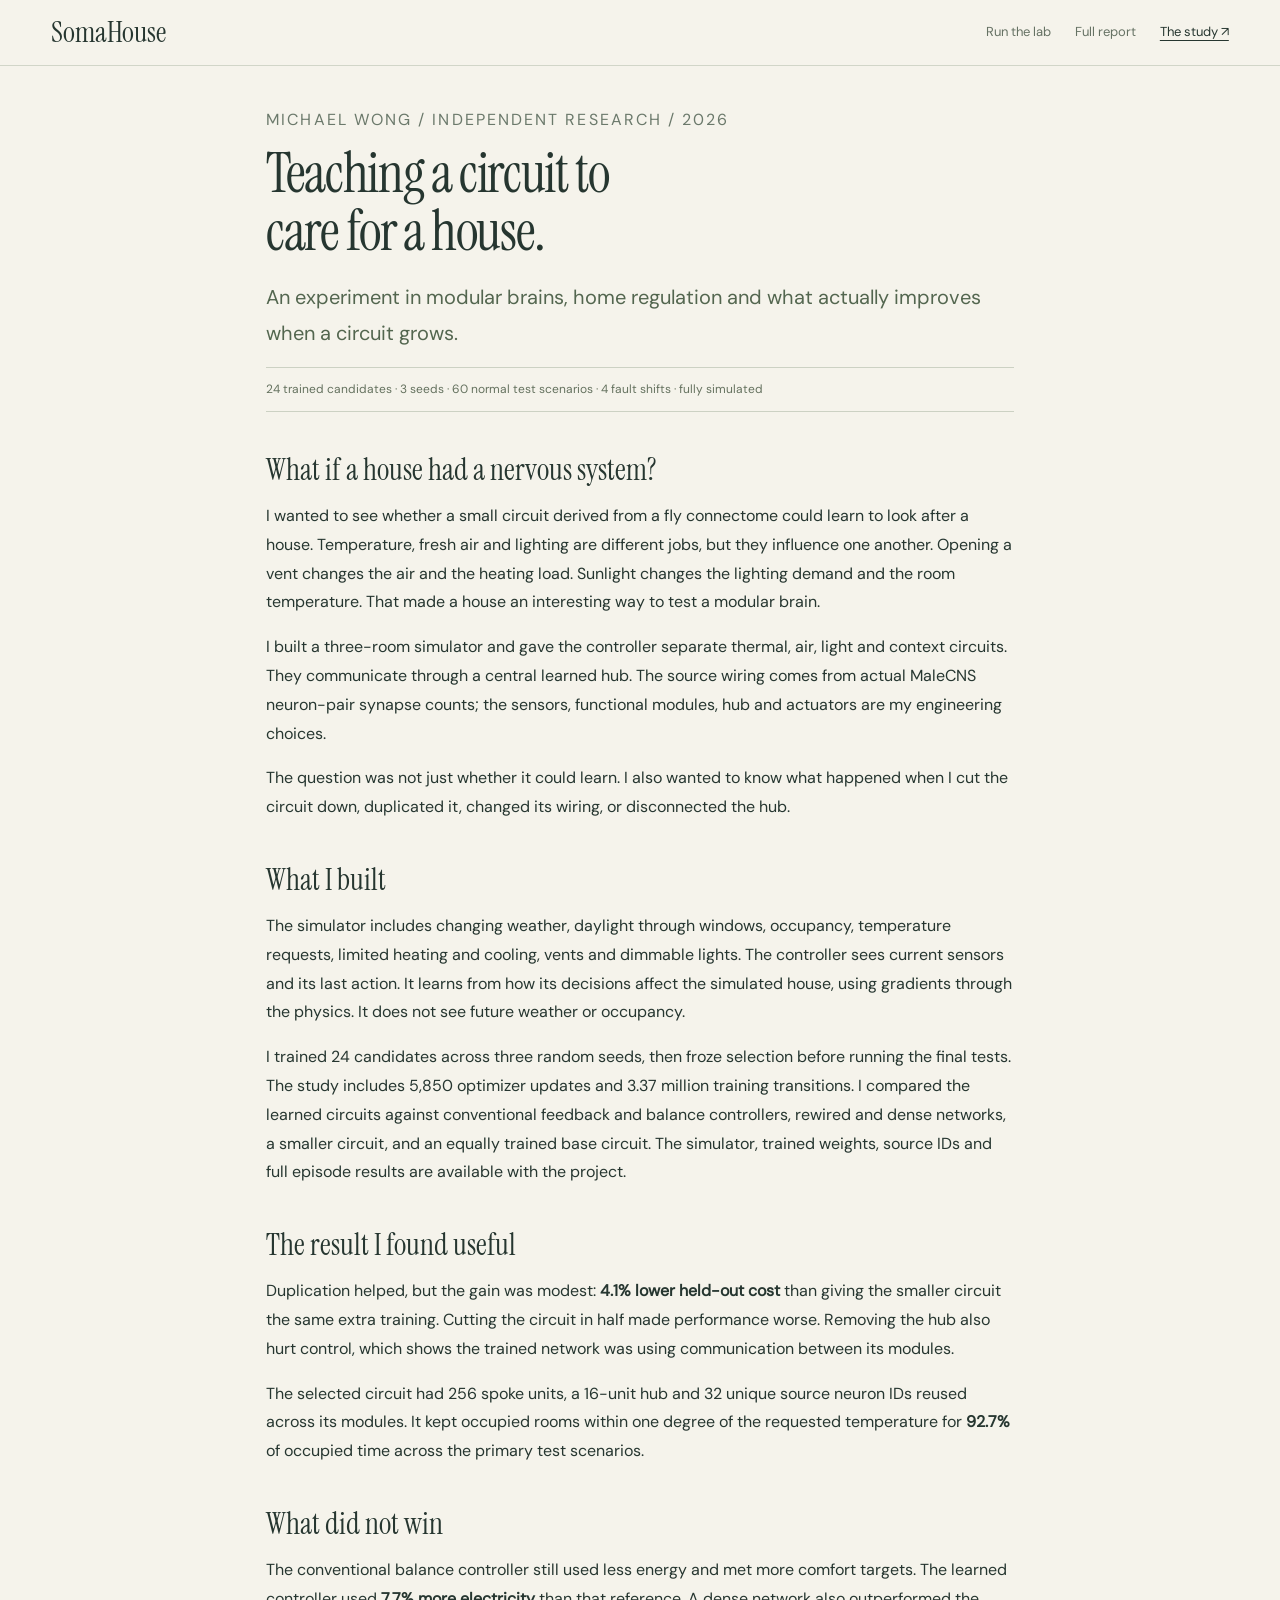
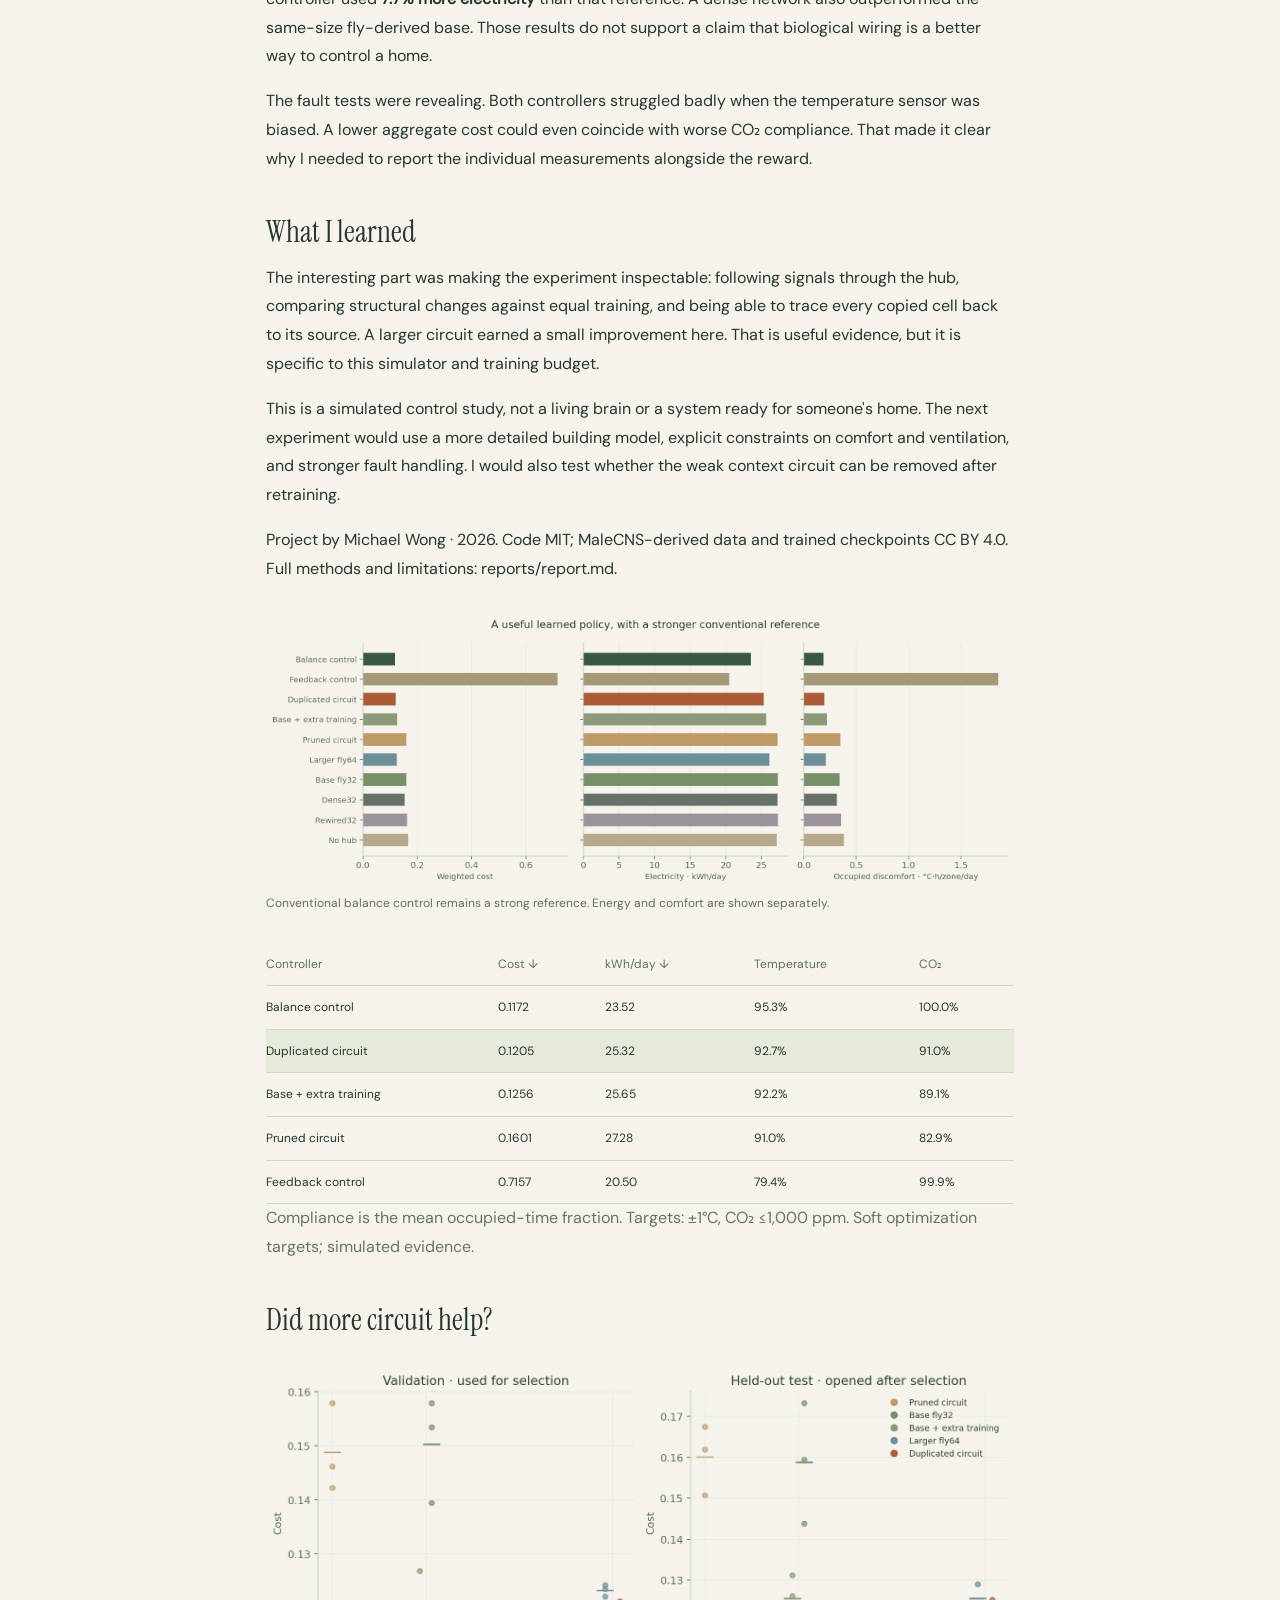
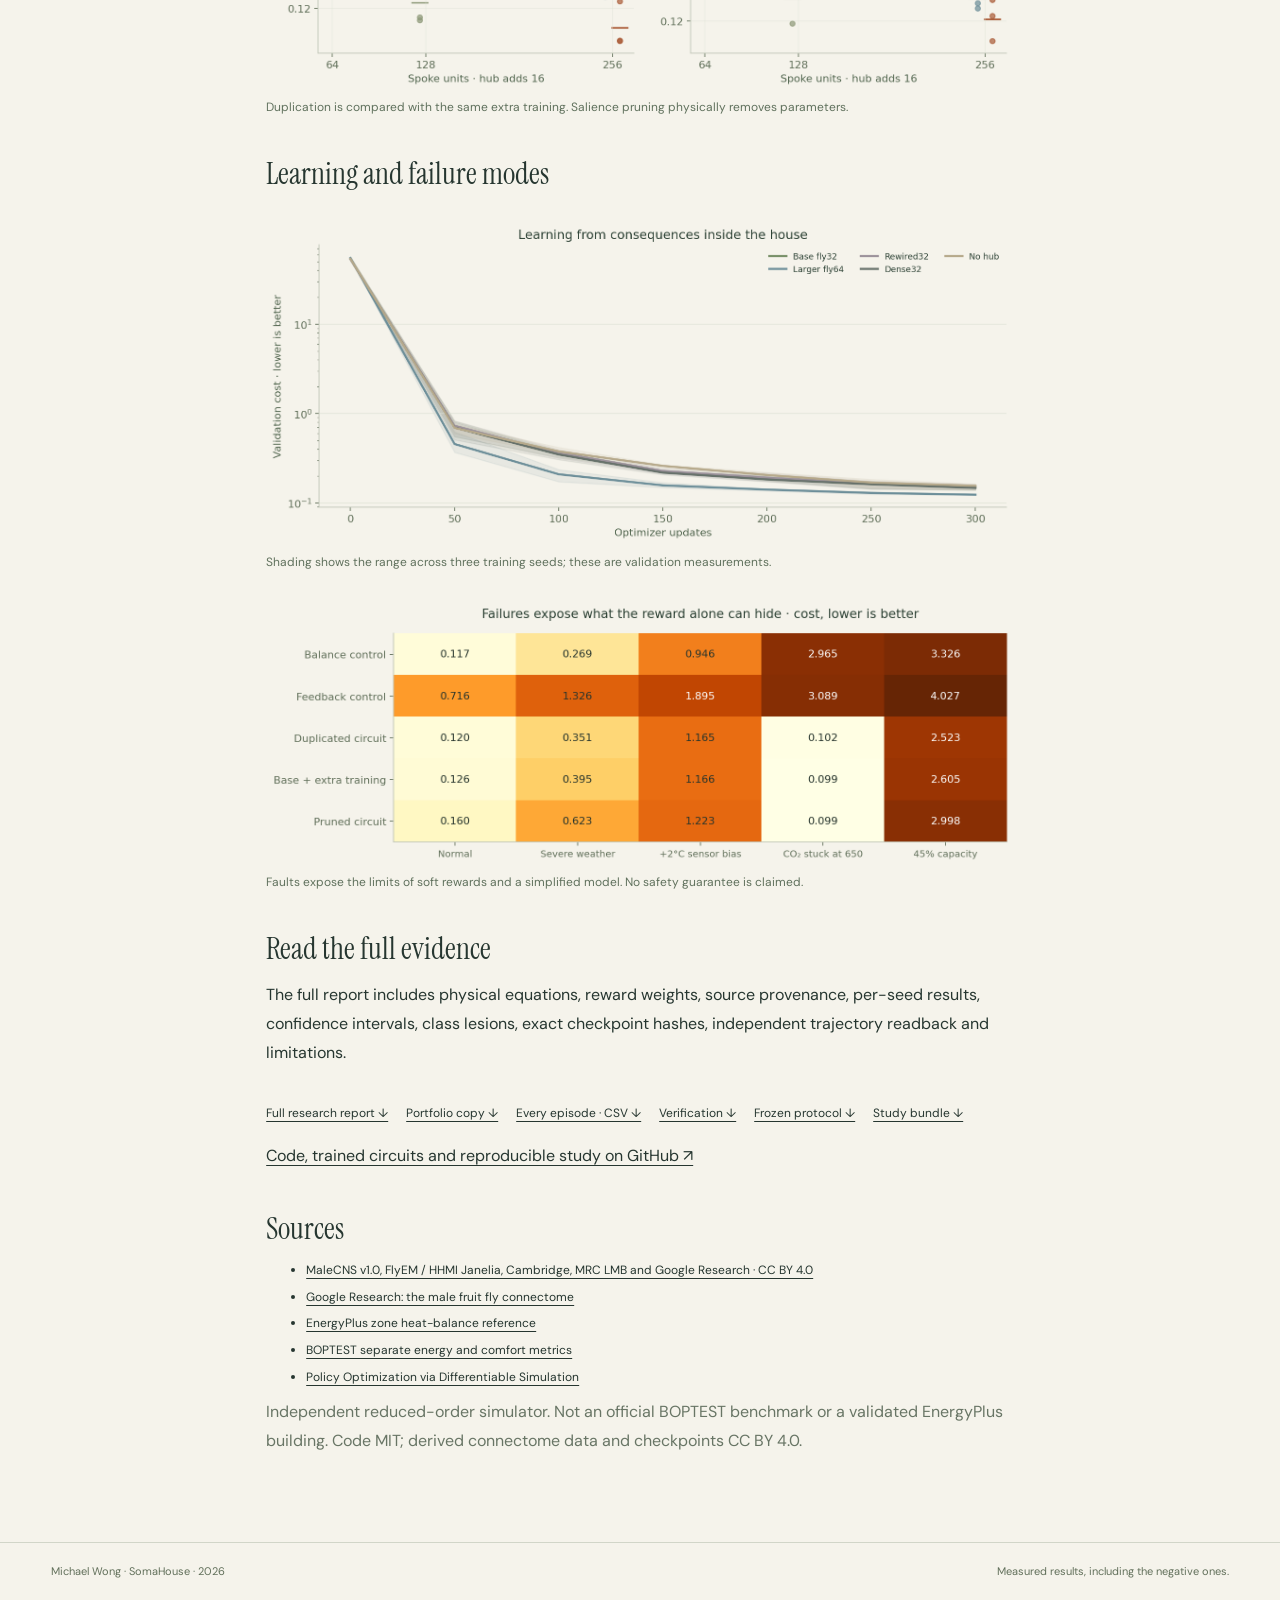
==== docs/index.html @ 811292f0 "Deliver trained home-control lab, rigorous results and portfolio study" ====
<!doctype html><html lang="en"><head><meta charset="utf-8"><meta name="viewport" content="width=device-width,initial-scale=1"><meta name="description" content="SomaHouse: I trained a fly-derived modular controller for a simulated house, then tested what duplication, pruning and a central hub changed."><title>SomaHouse — a homeostasis experiment by Michael Wong</title><link rel="stylesheet" href="style.css"></head><body><header><a class="brand" href="index.html">SomaHouse</a><nav aria-label="Main"><a href="https://github.com/thekozugroup/SomaHouse#run-the-lab">Run the lab</a><a href="report.md">Full report</a><a href="index.html" aria-current="page">The study ↗</a></nav></header><main class="article"><p class="eyebrow">Michael Wong / independent research / 2026</p><h1>Teaching a circuit to<br>care for a house.</h1><p class="lede">An experiment in modular brains, home regulation and what actually improves when a circuit grows.</p><div class="evidence">24 trained candidates · 3 seeds · 60 normal test scenarios · 4 fault shifts · fully simulated</div><h2>What if a house had a nervous system?</h2>
<p>I wanted to see whether a small circuit derived from a fly connectome could learn to look after a house. Temperature, fresh air and lighting are different jobs, but they influence one another. Opening a vent changes the air and the heating load. Sunlight changes the lighting demand and the room temperature. That made a house an interesting way to test a modular brain.</p>
<p>I built a three-room simulator and gave the controller separate thermal, air, light and context circuits. They communicate through a central learned hub. The source wiring comes from actual MaleCNS neuron-pair synapse counts; the sensors, functional modules, hub and actuators are my engineering choices.</p>
<p>The question was not just whether it could learn. I also wanted to know what happened when I cut the circuit down, duplicated it, changed its wiring, or disconnected the hub.</p>
<h2>What I built</h2>
<p>The simulator includes changing weather, daylight through windows, occupancy, temperature requests, limited heating and cooling, vents and dimmable lights. The controller sees current sensors and its last action. It learns from how its decisions affect the simulated house, using gradients through the physics. It does not see future weather or occupancy.</p>
<p>I trained 24 candidates across three random seeds, then froze selection before running the final tests. The study includes 5,850 optimizer updates and 3.37 million training transitions. I compared the learned circuits against conventional feedback and balance controllers, rewired and dense networks, a smaller circuit, and an equally trained base circuit. The simulator, trained weights, source IDs and full episode results are available with the project.</p>
<h2>The result I found useful</h2>
<p>Duplication helped, but the gain was modest: <strong>4.1% lower held-out cost</strong> than giving the smaller circuit the same extra training. Cutting the circuit in half made performance worse. Removing the hub also hurt control, which shows the trained network was using communication between its modules.</p>
<p>The selected circuit had 256 spoke units, a 16-unit hub and 32 unique source neuron IDs reused across its modules. It kept occupied rooms within one degree of the requested temperature for <strong>92.7%</strong> of occupied time across the primary test scenarios.</p>
<h2>What did not win</h2>
<p>The conventional balance controller still used less energy and met more comfort targets. The learned controller used <strong>7.7% more electricity</strong> than that reference. A dense network also outperformed the same-size fly-derived base. Those results do not support a claim that biological wiring is a better way to control a home.</p>
<p>The fault tests were revealing. Both controllers struggled badly when the temperature sensor was biased. A lower aggregate cost could even coincide with worse CO₂ compliance. That made it clear why I needed to report the individual measurements alongside the reward.</p>
<h2>What I learned</h2>
<p>The interesting part was making the experiment inspectable: following signals through the hub, comparing structural changes against equal training, and being able to trace every copied cell back to its source. A larger circuit earned a small improvement here. That is useful evidence, but it is specific to this simulator and training budget.</p>
<p>This is a simulated control study, not a living brain or a system ready for someone&#x27;s home. The next experiment would use a more detailed building model, explicit constraints on comfort and ventilation, and stronger fault handling. I would also test whether the weak context circuit can be removed after retraining.</p>
<p>Project by Michael Wong · 2026. Code MIT; MaleCNS-derived data and trained checkpoints CC BY 4.0. Full methods and limitations: reports/report.md.</p>

<figure><img src="comparison.png" alt="Chart comparing cost, energy and temperature discomfort across learned and conventional controllers"><figcaption>Conventional balance control remains a strong reference. Energy and comfort are shown separately.</figcaption></figure><div class='table-scroll'><table><thead><tr><th>Controller</th><th>Cost ↓</th><th>kWh/day ↓</th><th>Temperature</th><th>CO₂</th></tr></thead><tbody><tr class=''><td>Balance control</td><td>0.1172</td><td>23.52</td><td>95.3%</td><td>100.0%</td></tr><tr class='primary-row'><td>Duplicated circuit</td><td>0.1205</td><td>25.32</td><td>92.7%</td><td>91.0%</td></tr><tr class=''><td>Base + extra training</td><td>0.1256</td><td>25.65</td><td>92.2%</td><td>89.1%</td></tr><tr class=''><td>Pruned circuit</td><td>0.1601</td><td>27.28</td><td>91.0%</td><td>82.9%</td></tr><tr class=''><td>Feedback control</td><td>0.7157</td><td>20.50</td><td>79.4%</td><td>99.9%</td></tr></tbody></table></div><p class='micro'>Compliance is the mean occupied-time fraction. Targets: ±1°C, CO₂ ≤1,000 ppm. Soft optimization targets; simulated evidence.</p>
<h2>Did more circuit help?</h2><figure><img src="capacity.png" alt="Validation and held-out cost by circuit size with three training seeds"><figcaption>Duplication is compared with the same extra training. Salience pruning physically removes parameters.</figcaption></figure>
<h2>Learning and failure modes</h2><figure><img src="learning.png" alt="Validation learning curves across five base architectures"><figcaption>Shading shows the range across three training seeds; these are validation measurements.</figcaption></figure><figure><img src="robustness.png" alt="Heatmap of controller costs under severe weather, sensor bias, CO2 dropout and reduced capacity"><figcaption>Faults expose the limits of soft rewards and a simplified model. No safety guarantee is claimed.</figcaption></figure>
<h2>Read the full evidence</h2><p>The full report includes physical equations, reward weights, source provenance, per-seed results, confidence intervals, class lesions, exact checkpoint hashes, independent trajectory readback and limitations.</p><div class="downloads"><a href="report.md">Full research report ↓</a><a href="case-study.md">Portfolio copy ↓</a><a href="episodes.csv">Every episode · CSV ↓</a><a href="verification.json">Verification ↓</a><a href="protocol.md">Frozen protocol ↓</a><a href="study-bundle.zip">Study bundle ↓</a></div><p><a href="https://github.com/thekozugroup/SomaHouse">Code, trained circuits and reproducible study on GitHub ↗</a></p>
<h2>Sources</h2><ul class="sources"><li><a href="https://male-cns.janelia.org/download/">MaleCNS v1.0, FlyEM / HHMI Janelia, Cambridge, MRC LMB and Google Research · CC BY 4.0</a></li><li><a href="https://research.google/blog/a-connectomics-milestone-mapping-the-complete-male-fruit-fly-brain/">Google Research: the male fruit fly connectome</a></li><li><a href="https://energyplus.readthedocs.io/en/stable/guides/engineering-reference/2.1-basis-for-the-zone-and-air-system-integration.html">EnergyPlus zone heat-balance reference</a></li><li><a href="https://ibpsa.github.io/project1-boptest/docs-design/core_kpi.html">BOPTEST separate energy and comfort metrics</a></li><li><a href="https://proceedings.mlr.press/v139/mora21a.html">Policy Optimization via Differentiable Simulation</a></li></ul><p class="small">Independent reduced-order simulator. Not an official BOPTEST benchmark or a validated EnergyPlus building. Code MIT; derived connectome data and checkpoints CC BY 4.0.</p></main><footer><span>Michael Wong · SomaHouse · 2026</span><span>Measured results, including the negative ones.</span></footer></body></html>
---- docs/style.css ----
@font-face{font-family:HouseSans;src:url('fonts/body.ttf')}@font-face{font-family:HouseDisplay;src:url('fonts/display.ttf')}*{box-sizing:border-box}html{color:#263630;background:#f5f3eb;font:15px/1.55 HouseSans,Arial,sans-serif}body{margin:0}a{color:inherit;text-underline-offset:4px}button,input,select{font:inherit}button,select,input{accent-color:#a64e31}button,select{cursor:pointer}button:disabled{opacity:.45;cursor:default}button{border:1px solid #bec5b9;background:transparent;color:inherit;border-radius:3px;padding:9px 14px}button:hover{background:#e7e8dc}button.primary{background:#2f493c;color:#fff;border-color:#2f493c}button.primary:hover{background:#426450}button:focus-visible,a:focus-visible,input:focus-visible,select:focus-visible{outline:3px solid #b45835;outline-offset:4px}input,select{min-height:40px;border:1px solid #bdc3b7;background:#fbfaf6;border-radius:3px;padding:7px;color:inherit;width:100%}input[type=range]{padding:0;min-height:24px}label{display:block;font-size:12px;letter-spacing:.02em}label input,label select{margin-top:5px}header{border-bottom:1px solid #d1d5c8;padding:18px 4vw;display:flex;justify-content:space-between;align-items:center;gap:20px}header .brand{font:29px/1 HouseDisplay,Georgia,serif;text-decoration:none}nav{display:flex;gap:24px;font-size:13px}nav a{text-decoration:none;color:#667264}nav a[aria-current=page]{color:#263630;text-decoration:underline}main{max-width:1440px;margin:auto;padding:40px 4vw 70px}.eyebrow{font-size:11px;letter-spacing:.13em;text-transform:uppercase;color:#6b796b;margin:0 0 10px}h1{font:clamp(36px,4.3vw,62px)/1.06 HouseDisplay,Georgia,serif;font-weight:400;letter-spacing:-.025em;margin:0 0 18px;max-width:820px}h2{font:30px/1.2 HouseDisplay,Georgia,serif;font-weight:400;margin:0 0 14px}h3{font-size:16px;font-weight:500;margin:0 0 10px}p{margin:0 0 16px}.intro{max-width:680px;color:#657264;font-size:15px}.titleline{display:flex;justify-content:space-between;align-items:flex-end;gap:30px;margin-bottom:32px}.stamp{font-size:11px;white-space:nowrap;border-left:2px solid #b56041;padding-left:14px;line-height:1.8}.workspace{display:grid;grid-template-columns:minmax(0,1fr) 300px;border-block:1px solid #bcc4b5}.stage{padding:22px 28px 18px 0;min-width:0}.panel{padding:24px 0 24px 25px;border-left:1px solid #bcc4b5}.stagebar{display:flex;gap:15px;justify-content:space-between;align-items:center;font-size:12px}.stagebar strong{font-weight:500}.status{font-size:11px;color:#4e6c50;display:flex;gap:7px;align-items:center}.status:before{content:'';width:6px;height:6px;border-radius:50%;background:currentColor}.floorplan{display:block;width:100%;height:auto;margin:4px 0 16px}.floorplan text{font-family:HouseSans,Arial,sans-serif;fill:#2b3e33}.floorplan .roomname{font-size:13px;letter-spacing:.04em}.floorplan .temperature{font-family:HouseDisplay,Georgia,serif;font-size:39px}.floorplan .roomdetail{font-size:11px;fill:#637363}.wall{stroke:#405344;stroke-width:7;fill:none}.window{stroke:#a1b5ba;stroke-width:6}.sunray{stroke:#d7bc7e;stroke-width:1;stroke-dasharray:4 6}.furnish{fill:none;stroke:#b6bca9;stroke-width:1.5}.ventline{stroke:#788d77;stroke-width:3}.house-key{display:flex;gap:20px;flex-wrap:wrap;color:#667564;font-size:11px}.house-key span:before{content:'';width:8px;height:8px;background:var(--key);display:inline-block;margin-right:6px}.controls{display:flex;gap:8px;margin:16px 0}.controls button{flex:1;padding:9px 7px;font-size:12px}.field-row{display:grid;grid-template-columns:1fr 1fr;gap:12px}.divider{margin:20px 0;border:0;border-top:1px solid #d1d5c8}.small{font-size:12px;color:#687565}.micro{font-size:10px;color:#687565}.readout{font-variant-numeric:tabular-nums}.slider-label{display:flex;justify-content:space-between;font-size:12px}.override{margin:12px 0}.override label{margin-top:10px}.readings{display:grid;grid-template-columns:repeat(4,1fr);gap:20px;padding:23px 0;border-bottom:1px solid #cbd0c2}.reading{border-left:1px solid #cbd0c2;padding-left:20px}.reading:first-child{border:0;padding-left:0}.reading .value{font:31px/1.3 HouseDisplay,Georgia,serif}.reading .unit{font-size:11px;color:#62705b;margin-left:4px}.reading .caption{font-size:11px;color:#62705b}.chart-section{padding:26px 0}.sectionline{display:flex;align-items:center;justify-content:space-between;gap:18px}.tabs{display:flex;gap:5px}.tabs button{border:0;font-size:11px;padding:6px 10px}.tabs button[aria-pressed=true]{background:#dfe4d6}.chart{width:100%;height:200px;display:block;border-bottom:1px solid #cbd0c2}.chart text{font:11px HouseSans;fill:#62705b}.chart .grid{stroke:#dce0d3;stroke-width:1}.notice{padding:14px 18px;background:#e9eadd;border-left:2px solid #8c9a7e;font-size:12px;color:#5d6c5a}.error{color:#a2442c;min-height:20px;font-size:12px}.two-column{display:grid;grid-template-columns:1fr 1fr;gap:36px;margin:36px 0}.architecture{display:block;width:100%;height:auto}.architecture text{font:12px HouseSans;fill:#455b49}.architecture .hub{fill:#2f493c}.architecture .hubtext{fill:#f6f4eb}.architecture .link{stroke:#a5b39c;stroke-width:2;fill:none}.architecture .module{fill:#e9ecdf;stroke:#a4b39c}.table-scroll{overflow:auto;width:100%}table{border-collapse:collapse;width:100%;font-size:12px;text-align:left;font-variant-numeric:tabular-nums}th{font-weight:500;color:#60715d;white-space:nowrap}th,td{padding:12px 10px;border-bottom:1px solid #d4d9cb}th:first-child,td:first-child{padding-left:0}tr.primary-row{background:#e6eadb}.toolbar{display:flex;gap:12px;flex-wrap:wrap;align-items:flex-end;margin:20px 0}.toolbar label{min-width:230px}.toolbar a{font-size:12px}.inspect-layout{display:grid;grid-template-columns:1fr 1fr;gap:30px;border-block:1px solid #bcc4b5;padding:24px 0}.module-list{display:flex;flex-wrap:wrap;gap:7px;margin:14px 0}.module-list button{font-size:11px;padding:7px 10px}.module-list button[aria-pressed=true]{background:#2f493c;color:white}.network{display:block;width:100%;height:340px}.matrix{display:block;width:100%;height:340px}.stats-line{display:flex;flex-wrap:wrap;gap:20px;font-size:12px;margin:15px 0}.stats-line strong{font-weight:500}.article{max-width:850px}.article h2{margin-top:40px}.article p{font-size:16px;line-height:1.8}.article .lede{font-size:20px;color:#53664f}.article figure{margin:30px 0}.article img{width:100%;height:auto}.article figcaption{font-size:12px;color:#60715d}.downloads{display:flex;gap:18px;flex-wrap:wrap;font-size:12px;padding:20px 0}.sources{font-size:12px}.sources li{margin:8px 0}.evidence{font-size:12px;padding:12px 0;border-block:1px solid #ccd1c3;color:#65725f}footer{max-width:1440px;padding:20px 4vw 30px;margin:auto;font-size:11px;color:#62705b;border-top:1px solid #d1d5c8;display:flex;justify-content:space-between;gap:20px}.running .hub{animation:breathe 1.6s ease-in-out infinite}@keyframes breathe{50%{fill:#71865e}}@media(prefers-reduced-motion:reduce){*{animation:none!important;scroll-behavior:auto!important}}@media(max-width:900px){.workspace{grid-template-columns:minmax(0,1fr)}.stage{padding-right:0}.panel{border-left:0;border-top:1px solid #bcc4b5;padding:24px 0;display:grid;grid-template-columns:1fr 1fr;gap:24px}.titleline{align-items:flex-start}.stamp{display:none}.inspect-layout{grid-template-columns:1fr}.two-column{grid-template-columns:1fr}.readings{gap:10px}.reading{padding-left:12px}.article{max-width:100%}}@media(max-width:560px){header{align-items:flex-start;padding:17px 5vw;gap:15px}header .brand{font-size:24px}nav{gap:12px;font-size:11px;flex-wrap:wrap;justify-content:flex-end}main{padding:28px 5vw 45px}.panel{grid-template-columns:1fr;gap:10px}.readings{grid-template-columns:1fr 1fr;gap:18px}.reading:nth-child(3){border:0;padding-left:0}.stage{padding-top:14px}.stagebar{font-size:10px;gap:5px}.sectionline{align-items:flex-start;flex-direction:column;gap:5px}h1{font-size:39px}.intro{font-size:14px}.toolbar label{width:100%}.network,.matrix{height:auto;aspect-ratio:1.25}.article p{font-size:15px}footer{flex-direction:column;gap:5px}}
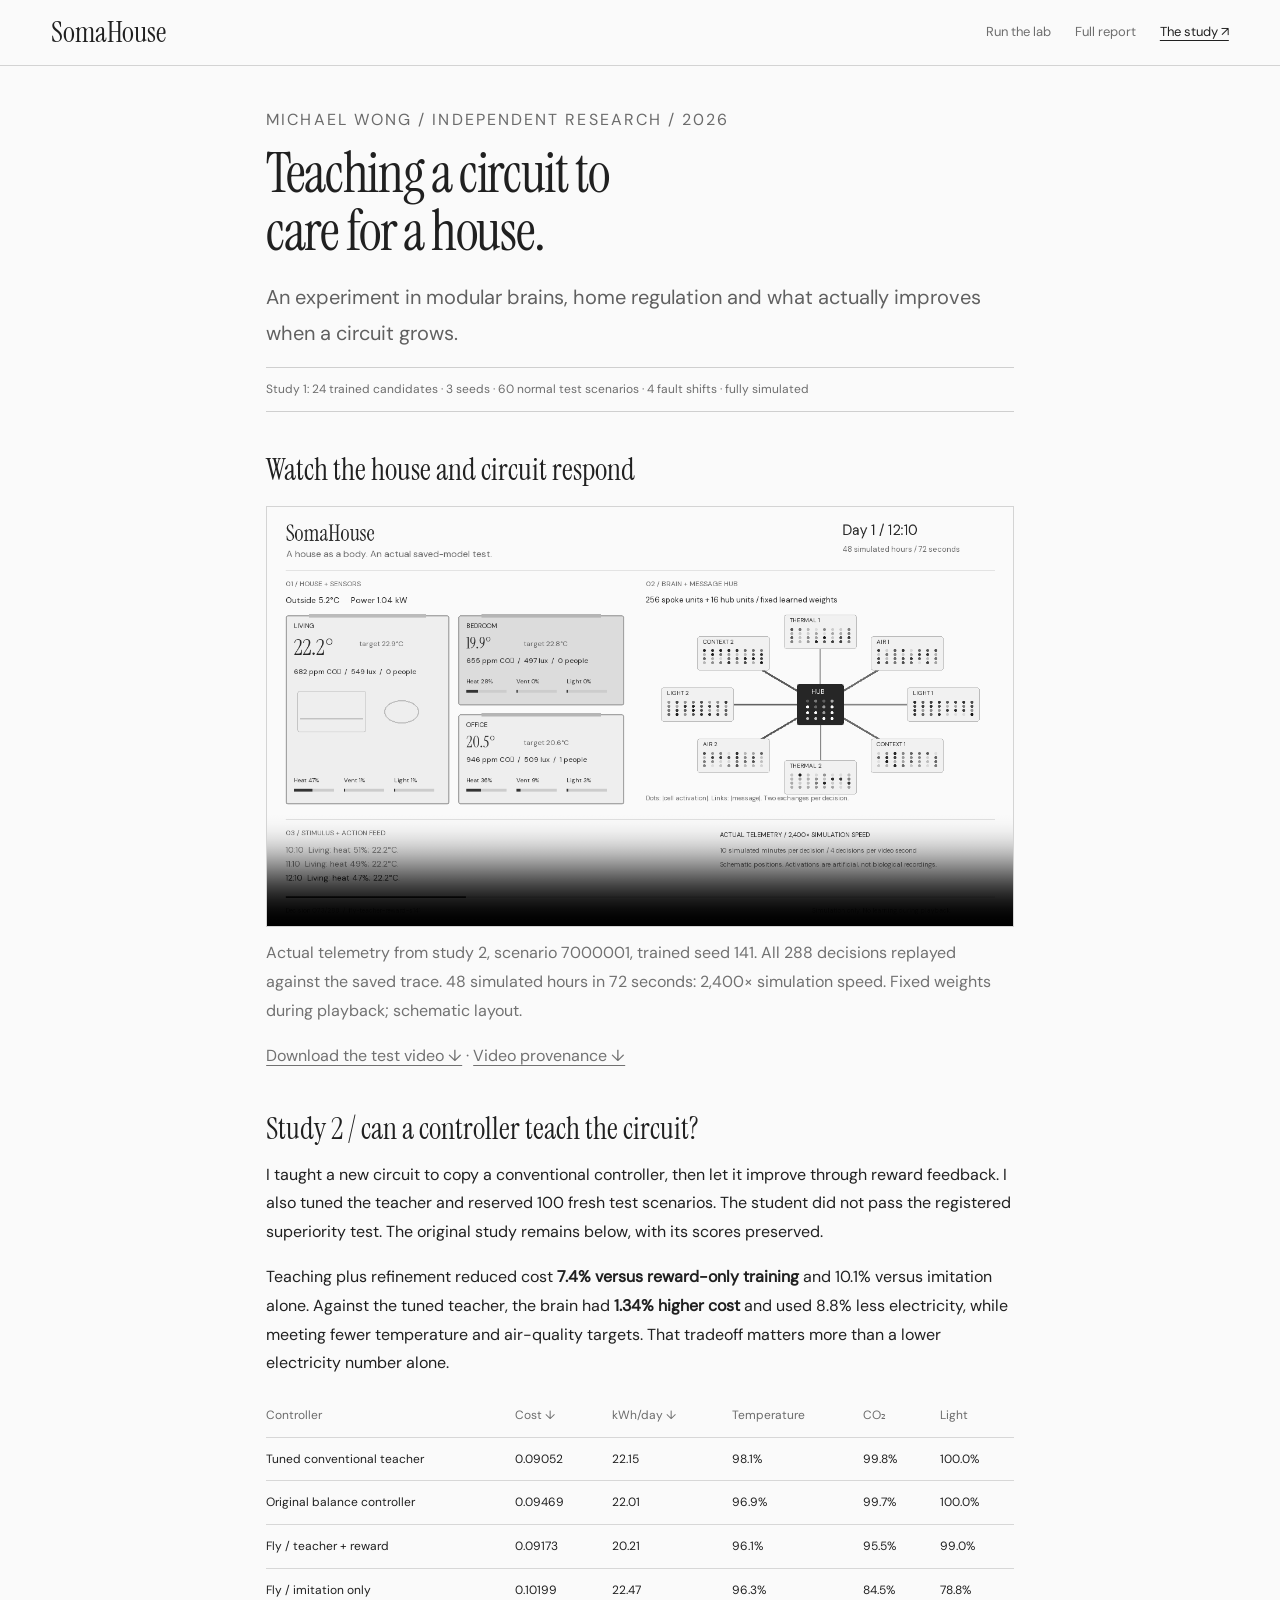
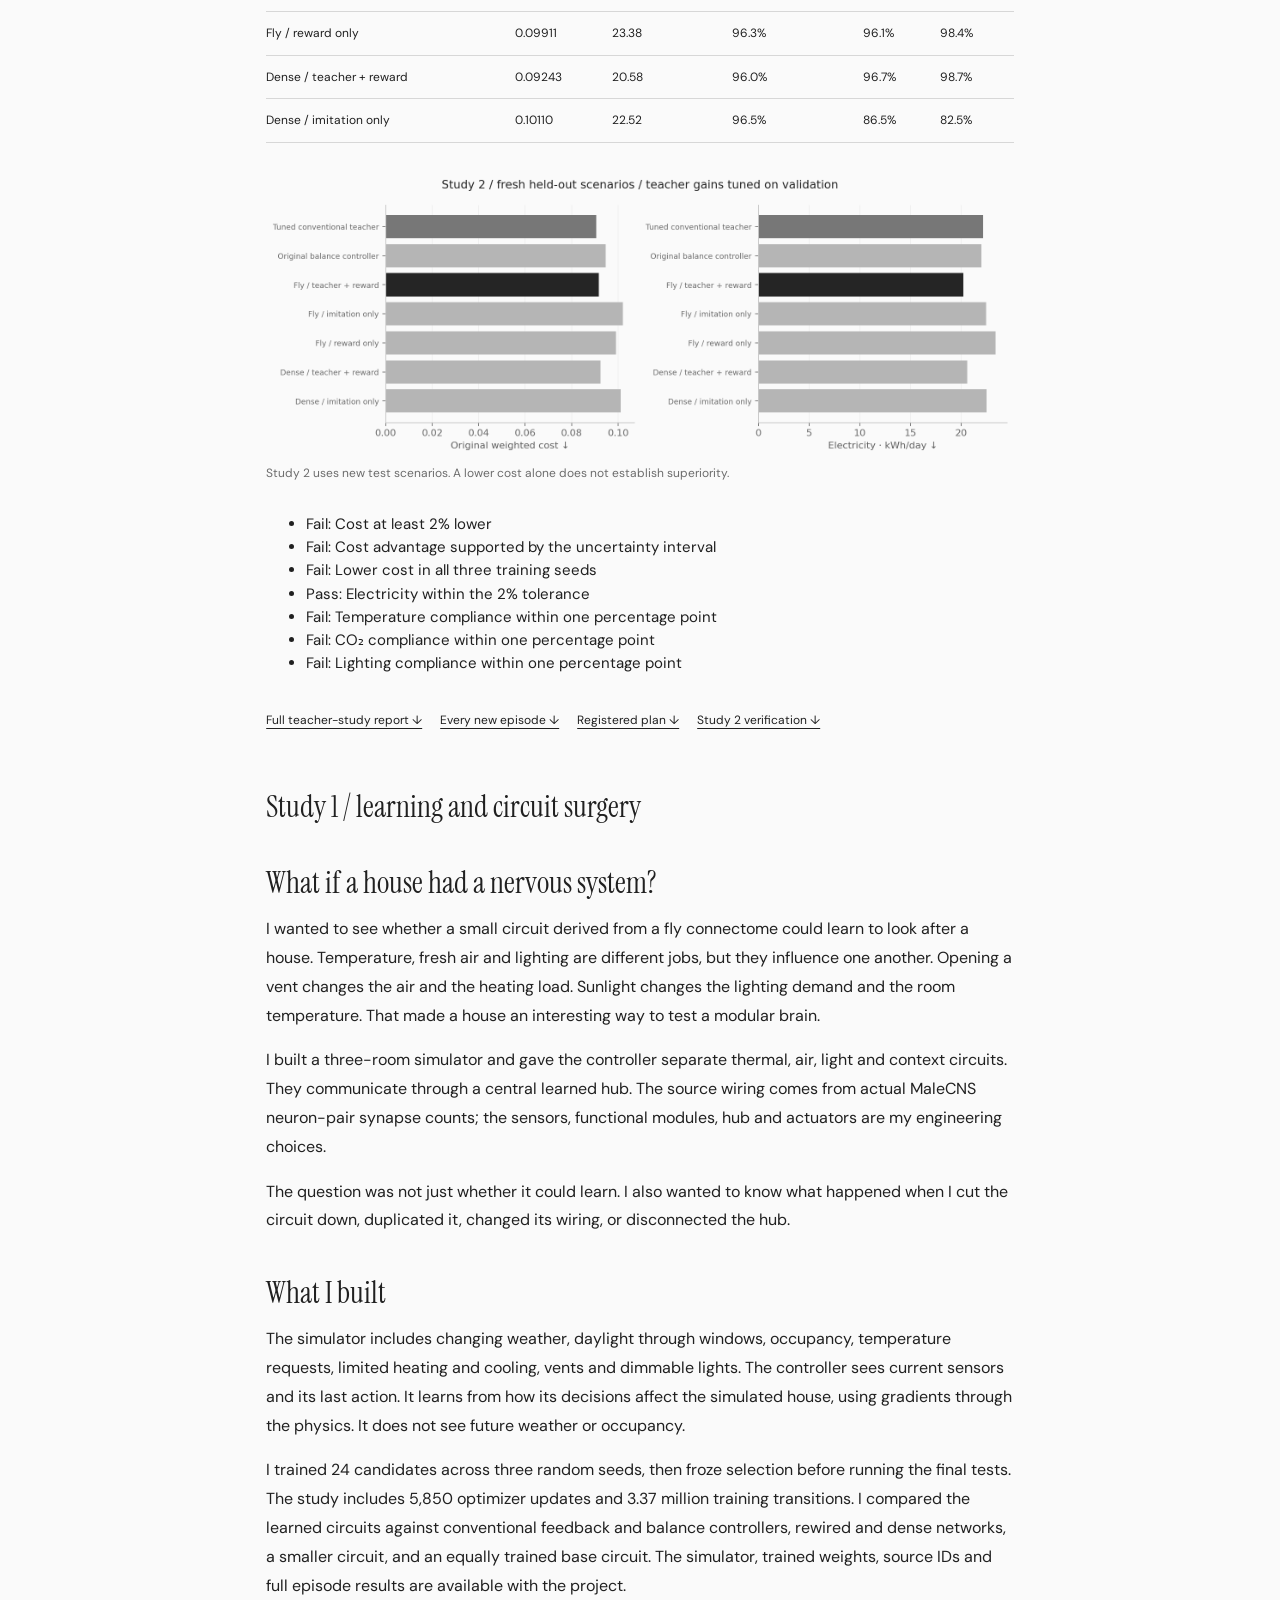
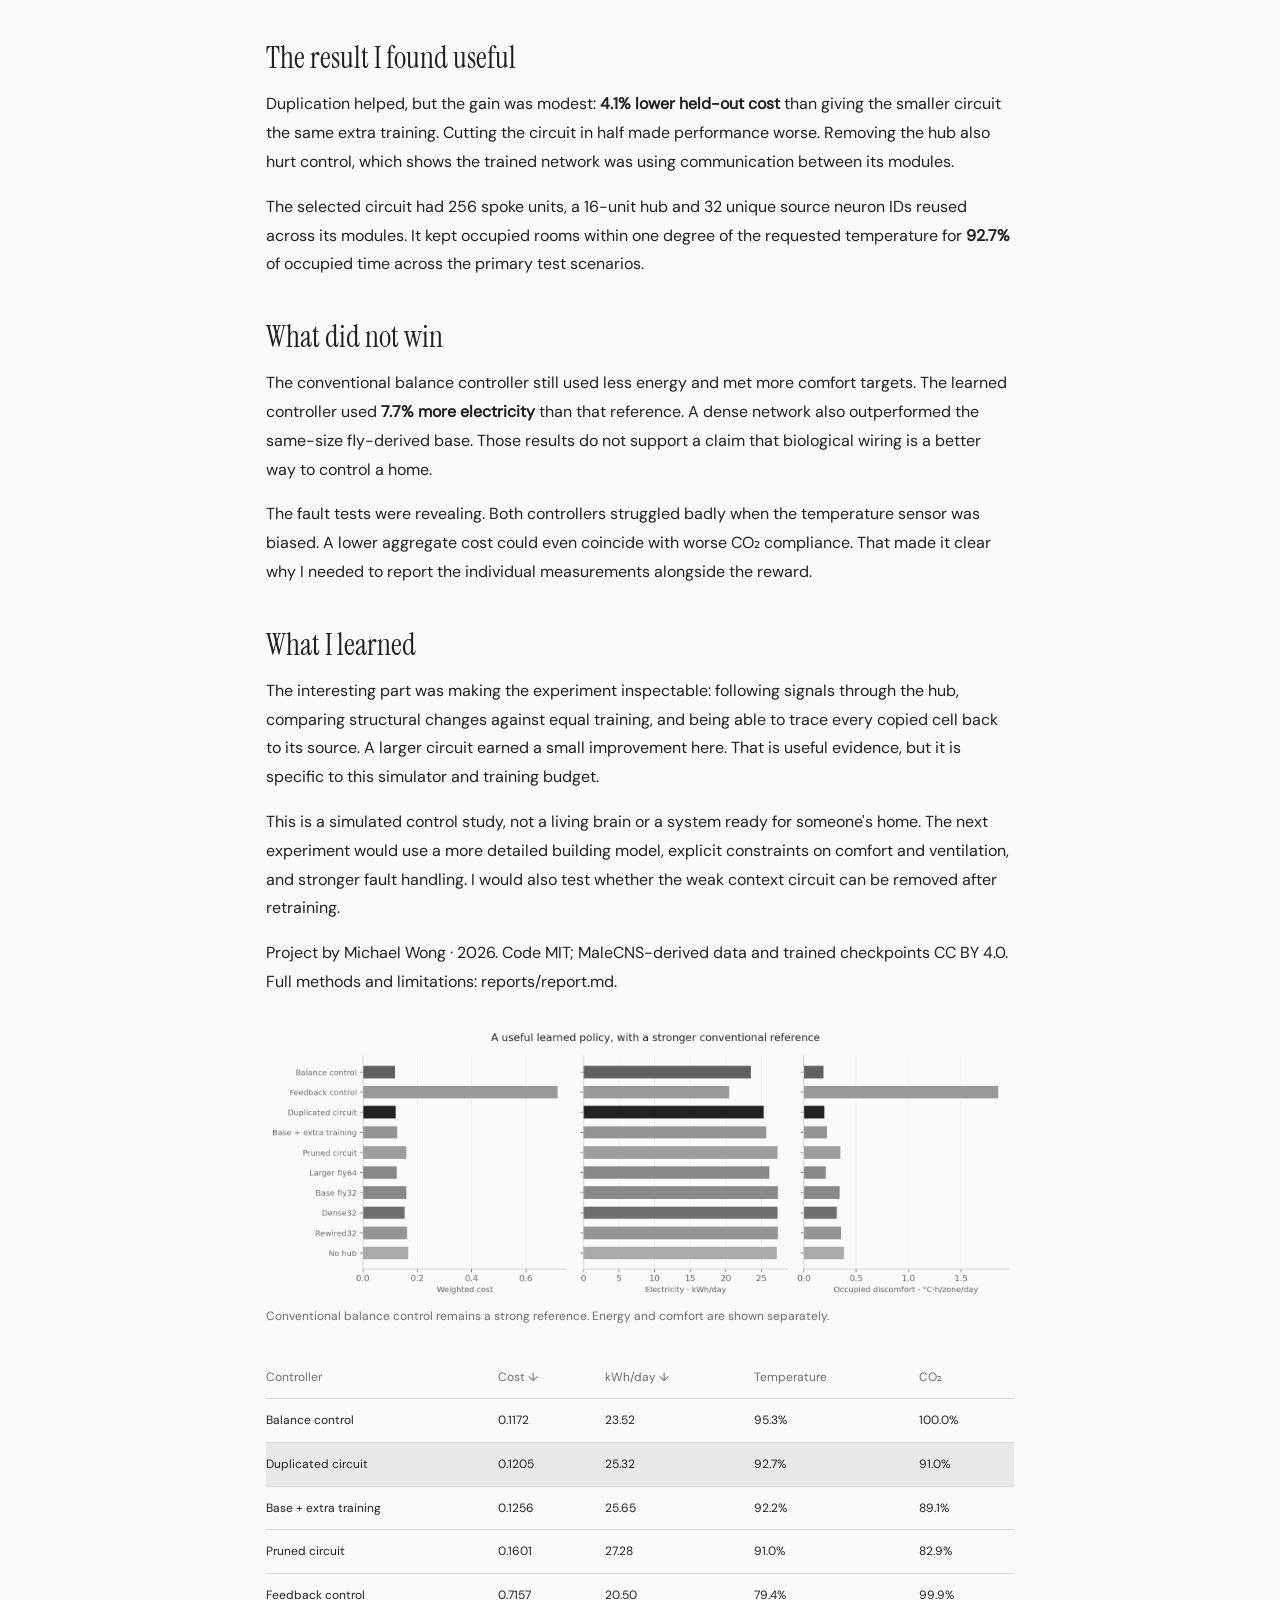
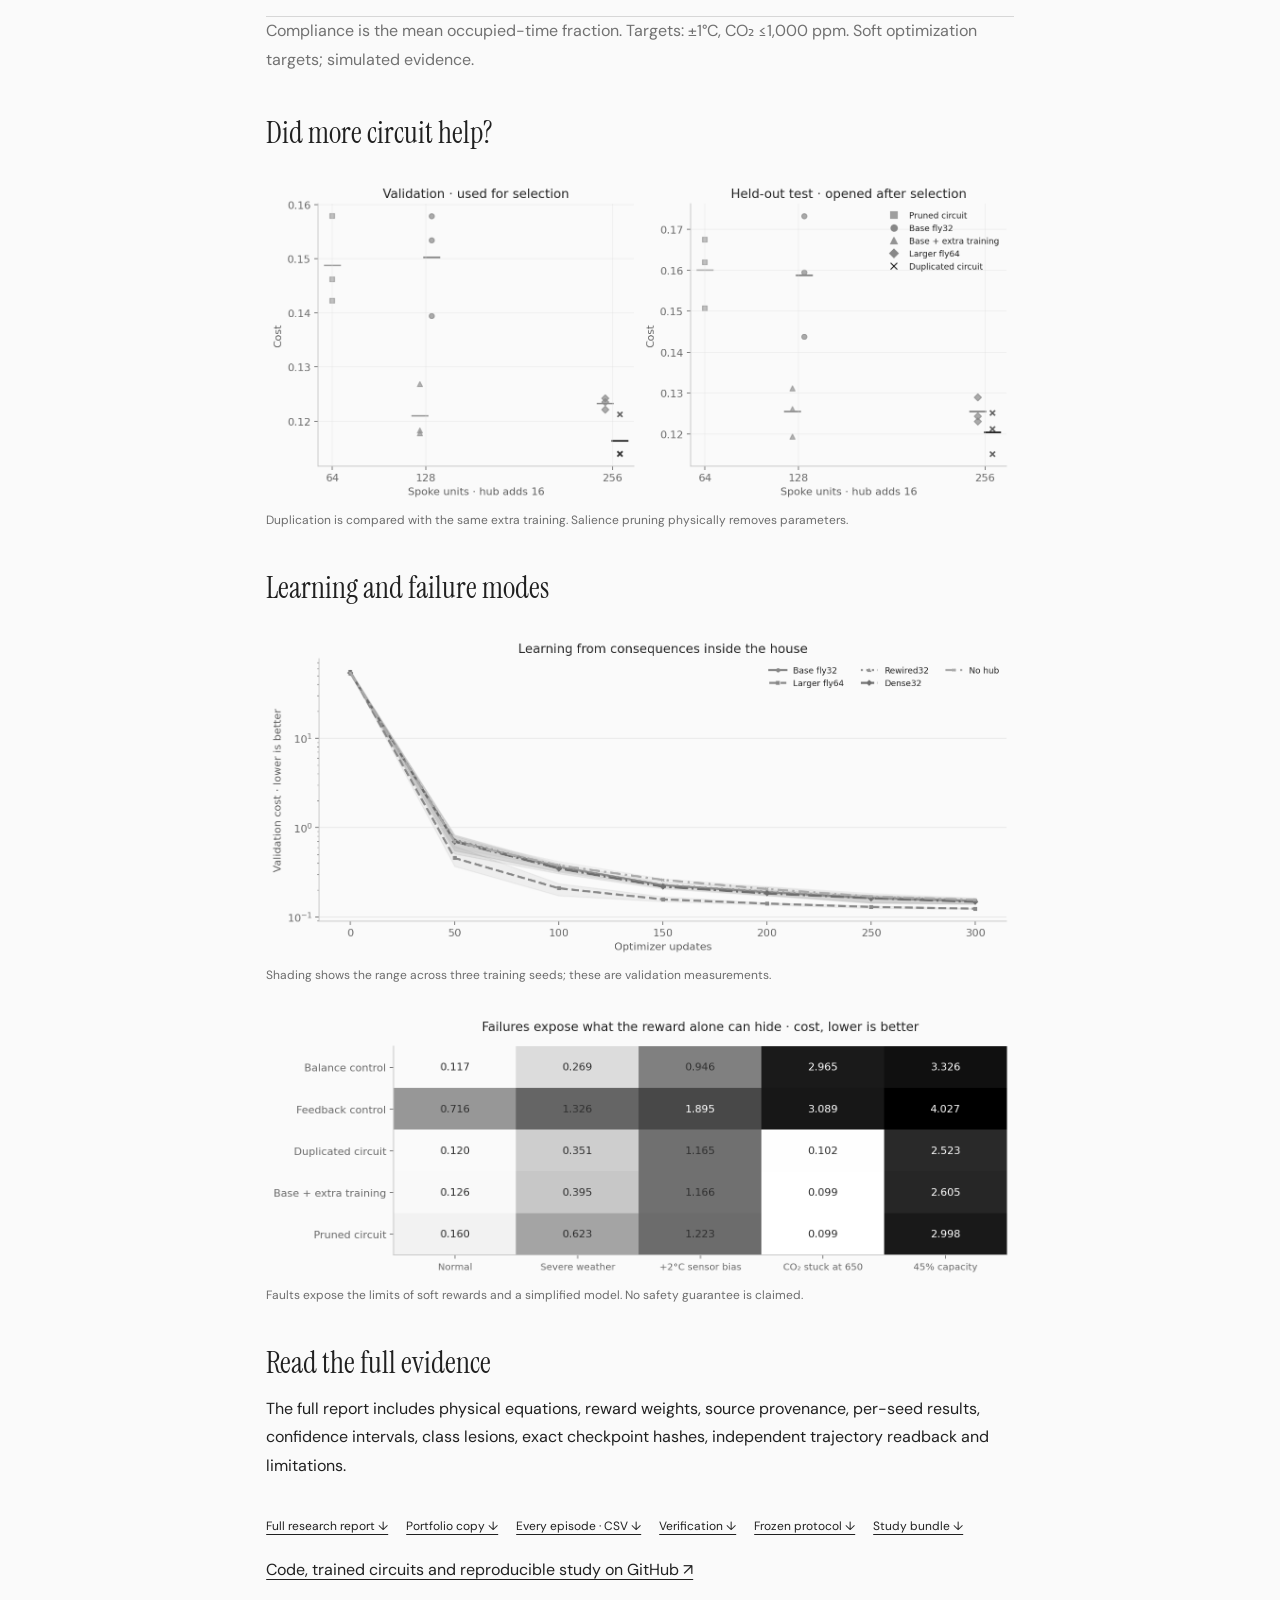
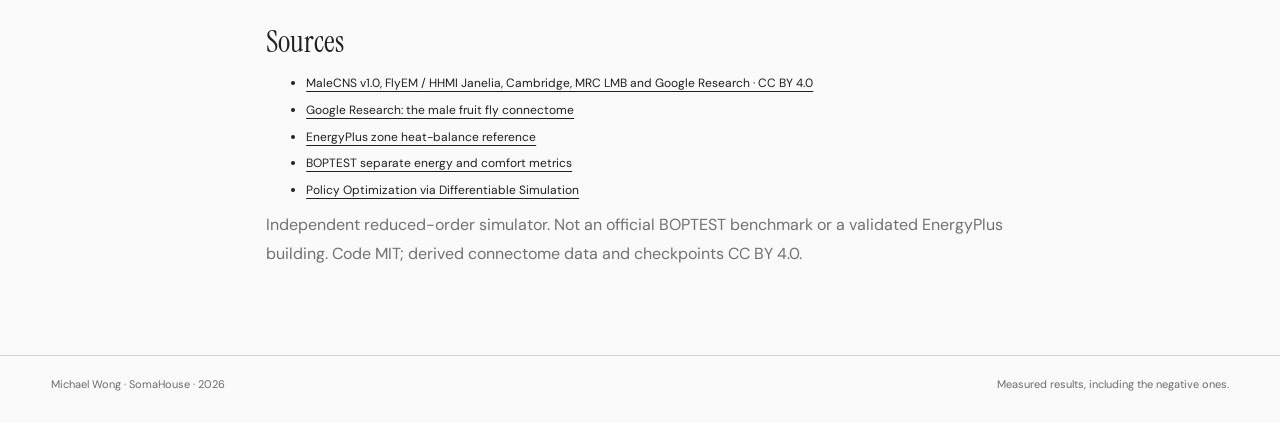
==== commit a2ea42f4: "Publish teacher-guided study, neutral lab and verified test video" ====
--- a/docs/index.html
+++ b/docs/index.html
@@ -1,4 +1,4 @@
-<!doctype html><html lang="en"><head><meta charset="utf-8"><meta name="viewport" content="width=device-width,initial-scale=1"><meta name="description" content="SomaHouse: I trained a fly-derived modular controller for a simulated house, then tested what duplication, pruning and a central hub changed."><title>SomaHouse — a homeostasis experiment by Michael Wong</title><link rel="stylesheet" href="style.css"></head><body><header><a class="brand" href="index.html">SomaHouse</a><nav aria-label="Main"><a href="https://github.com/thekozugroup/SomaHouse#run-the-lab">Run the lab</a><a href="report.md">Full report</a><a href="index.html" aria-current="page">The study ↗</a></nav></header><main class="article"><p class="eyebrow">Michael Wong / independent research / 2026</p><h1>Teaching a circuit to<br>care for a house.</h1><p class="lede">An experiment in modular brains, home regulation and what actually improves when a circuit grows.</p><div class="evidence">24 trained candidates · 3 seeds · 60 normal test scenarios · 4 fault shifts · fully simulated</div><h2>What if a house had a nervous system?</h2>
+<!doctype html><html lang="en"><head><meta charset="utf-8"><meta name="viewport" content="width=device-width,initial-scale=1"><meta name="description" content="SomaHouse: I trained a fly-derived modular controller for a simulated house, then tested what duplication, pruning and a central hub changed."><title>SomaHouse — a homeostasis experiment by Michael Wong</title><link rel="stylesheet" href="style.css"></head><body><header><a class="brand" href="index.html">SomaHouse</a><nav aria-label="Main"><a href="https://github.com/thekozugroup/SomaHouse#run-the-lab">Run the lab</a><a href="report.md">Full report</a><a href="index.html" aria-current="page">The study ↗</a></nav></header><main class="article"><p class="eyebrow">Michael Wong / independent research / 2026</p><h1>Teaching a circuit to<br>care for a house.</h1><p class="lede">An experiment in modular brains, home regulation and what actually improves when a circuit grows.</p><div class="evidence">Study 1: 24 trained candidates · 3 seeds · 60 normal test scenarios · 4 fault shifts · fully simulated</div><section aria-labelledby="preview-title"><h2 id="preview-title">Watch the house and circuit respond</h2><video id="test-preview" controls playsinline preload="metadata" poster="preview-poster.png" aria-label="Actual saved-model test: house sensors, brain activity and actions"><source src="preview.mp4" type="video/mp4">Download the test preview below.</video><p class="micro">Actual telemetry from study 2, scenario 7000001, trained seed 141. All 288 decisions replayed against the saved trace. 48 simulated hours in 72 seconds: 2,400× simulation speed. Fixed weights during playback; schematic layout.</p><p class="small"><a href="preview.mp4" download>Download the test video ↓</a> · <a href="preview.json">Video provenance ↓</a></p></section><section id="teacher-study"><h2>Study 2 / can a controller teach the circuit?</h2><p>I taught a new circuit to copy a conventional controller, then let it improve through reward feedback. I also tuned the teacher and reserved 100 fresh test scenarios. The student did not pass the registered superiority test. The original study remains below, with its scores preserved.</p><p>Teaching plus refinement reduced cost <strong>7.4% versus reward-only training</strong> and 10.1% versus imitation alone. Against the tuned teacher, the brain had <strong>1.34% higher cost</strong> and used 8.8% less electricity, while meeting fewer temperature and air-quality targets. That tradeoff matters more than a lower electricity number alone.</p><div class="table-scroll"><table><thead><tr><th>Controller</th><th>Cost ↓</th><th>kWh/day ↓</th><th>Temperature</th><th>CO₂</th><th>Light</th></tr></thead><tbody><tr><td>Tuned conventional teacher</td><td>0.09052</td><td>22.15</td><td>98.1%</td><td>99.8%</td><td>100.0%</td></tr><tr><td>Original balance controller</td><td>0.09469</td><td>22.01</td><td>96.9%</td><td>99.7%</td><td>100.0%</td></tr><tr><td>Fly / teacher + reward</td><td>0.09173</td><td>20.21</td><td>96.1%</td><td>95.5%</td><td>99.0%</td></tr><tr><td>Fly / imitation only</td><td>0.10199</td><td>22.47</td><td>96.3%</td><td>84.5%</td><td>78.8%</td></tr><tr><td>Fly / reward only</td><td>0.09911</td><td>23.38</td><td>96.3%</td><td>96.1%</td><td>98.4%</td></tr><tr><td>Dense / teacher + reward</td><td>0.09243</td><td>20.58</td><td>96.0%</td><td>96.7%</td><td>98.7%</td></tr><tr><td>Dense / imitation only</td><td>0.10110</td><td>22.52</td><td>96.5%</td><td>86.5%</td><td>82.5%</td></tr></tbody></table></div><figure><img src="teacher/comparison.png" alt="Fresh-test cost and energy for imitation, reward-only, teacher-guided and conventional controls"><figcaption>Study 2 uses new test scenarios. A lower cost alone does not establish superiority.</figcaption></figure><ul><li>Fail: Cost at least 2% lower</li><li>Fail: Cost advantage supported by the uncertainty interval</li><li>Fail: Lower cost in all three training seeds</li><li>Pass: Electricity within the 2% tolerance</li><li>Fail: Temperature compliance within one percentage point</li><li>Fail: CO₂ compliance within one percentage point</li><li>Fail: Lighting compliance within one percentage point</li></ul><div class="downloads"><a href="teacher/report.md">Full teacher-study report ↓</a><a href="teacher/episodes.csv">Every new episode ↓</a><a href="teacher/teacher-protocol.md">Registered plan ↓</a><a href="teacher/verification.json">Study 2 verification ↓</a></div></section><h2>Study 1 / learning and circuit surgery</h2><h2>What if a house had a nervous system?</h2>
 <p>I wanted to see whether a small circuit derived from a fly connectome could learn to look after a house. Temperature, fresh air and lighting are different jobs, but they influence one another. Opening a vent changes the air and the heating load. Sunlight changes the lighting demand and the room temperature. That made a house an interesting way to test a modular brain.</p>
 <p>I built a three-room simulator and gave the controller separate thermal, air, light and context circuits. They communicate through a central learned hub. The source wiring comes from actual MaleCNS neuron-pair synapse counts; the sensors, functional modules, hub and actuators are my engineering choices.</p>
 <p>The question was not just whether it could learn. I also wanted to know what happened when I cut the circuit down, duplicated it, changed its wiring, or disconnected the hub.</p>
--- a/docs/style.css
+++ b/docs/style.css
@@ -1 +1,3 @@
-@font-face{font-family:HouseSans;src:url('fonts/body.ttf')}@font-face{font-family:HouseDisplay;src:url('fonts/display.ttf')}*{box-sizing:border-box}html{color:#263630;background:#f5f3eb;font:15px/1.55 HouseSans,Arial,sans-serif}body{margin:0}a{color:inherit;text-underline-offset:4px}button,input,select{font:inherit}button,select,input{accent-color:#a64e31}button,select{cursor:pointer}button:disabled{opacity:.45;cursor:default}button{border:1px solid #bec5b9;background:transparent;color:inherit;border-radius:3px;padding:9px 14px}button:hover{background:#e7e8dc}button.primary{background:#2f493c;color:#fff;border-color:#2f493c}button.primary:hover{background:#426450}button:focus-visible,a:focus-visible,input:focus-visible,select:focus-visible{outline:3px solid #b45835;outline-offset:4px}input,select{min-height:40px;border:1px solid #bdc3b7;background:#fbfaf6;border-radius:3px;padding:7px;color:inherit;width:100%}input[type=range]{padding:0;min-height:24px}label{display:block;font-size:12px;letter-spacing:.02em}label input,label select{margin-top:5px}header{border-bottom:1px solid #d1d5c8;padding:18px 4vw;display:flex;justify-content:space-between;align-items:center;gap:20px}header .brand{font:29px/1 HouseDisplay,Georgia,serif;text-decoration:none}nav{display:flex;gap:24px;font-size:13px}nav a{text-decoration:none;color:#667264}nav a[aria-current=page]{color:#263630;text-decoration:underline}main{max-width:1440px;margin:auto;padding:40px 4vw 70px}.eyebrow{font-size:11px;letter-spacing:.13em;text-transform:uppercase;color:#6b796b;margin:0 0 10px}h1{font:clamp(36px,4.3vw,62px)/1.06 HouseDisplay,Georgia,serif;font-weight:400;letter-spacing:-.025em;margin:0 0 18px;max-width:820px}h2{font:30px/1.2 HouseDisplay,Georgia,serif;font-weight:400;margin:0 0 14px}h3{font-size:16px;font-weight:500;margin:0 0 10px}p{margin:0 0 16px}.intro{max-width:680px;color:#657264;font-size:15px}.titleline{display:flex;justify-content:space-between;align-items:flex-end;gap:30px;margin-bottom:32px}.stamp{font-size:11px;white-space:nowrap;border-left:2px solid #b56041;padding-left:14px;line-height:1.8}.workspace{display:grid;grid-template-columns:minmax(0,1fr) 300px;border-block:1px solid #bcc4b5}.stage{padding:22px 28px 18px 0;min-width:0}.panel{padding:24px 0 24px 25px;border-left:1px solid #bcc4b5}.stagebar{display:flex;gap:15px;justify-content:space-between;align-items:center;font-size:12px}.stagebar strong{font-weight:500}.status{font-size:11px;color:#4e6c50;display:flex;gap:7px;align-items:center}.status:before{content:'';width:6px;height:6px;border-radius:50%;background:currentColor}.floorplan{display:block;width:100%;height:auto;margin:4px 0 16px}.floorplan text{font-family:HouseSans,Arial,sans-serif;fill:#2b3e33}.floorplan .roomname{font-size:13px;letter-spacing:.04em}.floorplan .temperature{font-family:HouseDisplay,Georgia,serif;font-size:39px}.floorplan .roomdetail{font-size:11px;fill:#637363}.wall{stroke:#405344;stroke-width:7;fill:none}.window{stroke:#a1b5ba;stroke-width:6}.sunray{stroke:#d7bc7e;stroke-width:1;stroke-dasharray:4 6}.furnish{fill:none;stroke:#b6bca9;stroke-width:1.5}.ventline{stroke:#788d77;stroke-width:3}.house-key{display:flex;gap:20px;flex-wrap:wrap;color:#667564;font-size:11px}.house-key span:before{content:'';width:8px;height:8px;background:var(--key);display:inline-block;margin-right:6px}.controls{display:flex;gap:8px;margin:16px 0}.controls button{flex:1;padding:9px 7px;font-size:12px}.field-row{display:grid;grid-template-columns:1fr 1fr;gap:12px}.divider{margin:20px 0;border:0;border-top:1px solid #d1d5c8}.small{font-size:12px;color:#687565}.micro{font-size:10px;color:#687565}.readout{font-variant-numeric:tabular-nums}.slider-label{display:flex;justify-content:space-between;font-size:12px}.override{margin:12px 0}.override label{margin-top:10px}.readings{display:grid;grid-template-columns:repeat(4,1fr);gap:20px;padding:23px 0;border-bottom:1px solid #cbd0c2}.reading{border-left:1px solid #cbd0c2;padding-left:20px}.reading:first-child{border:0;padding-left:0}.reading .value{font:31px/1.3 HouseDisplay,Georgia,serif}.reading .unit{font-size:11px;color:#62705b;margin-left:4px}.reading .caption{font-size:11px;color:#62705b}.chart-section{padding:26px 0}.sectionline{display:flex;align-items:center;justify-content:space-between;gap:18px}.tabs{display:flex;gap:5px}.tabs button{border:0;font-size:11px;padding:6px 10px}.tabs button[aria-pressed=true]{background:#dfe4d6}.chart{width:100%;height:200px;display:block;border-bottom:1px solid #cbd0c2}.chart text{font:11px HouseSans;fill:#62705b}.chart .grid{stroke:#dce0d3;stroke-width:1}.notice{padding:14px 18px;background:#e9eadd;border-left:2px solid #8c9a7e;font-size:12px;color:#5d6c5a}.error{color:#a2442c;min-height:20px;font-size:12px}.two-column{display:grid;grid-template-columns:1fr 1fr;gap:36px;margin:36px 0}.architecture{display:block;width:100%;height:auto}.architecture text{font:12px HouseSans;fill:#455b49}.architecture .hub{fill:#2f493c}.architecture .hubtext{fill:#f6f4eb}.architecture .link{stroke:#a5b39c;stroke-width:2;fill:none}.architecture .module{fill:#e9ecdf;stroke:#a4b39c}.table-scroll{overflow:auto;width:100%}table{border-collapse:collapse;width:100%;font-size:12px;text-align:left;font-variant-numeric:tabular-nums}th{font-weight:500;color:#60715d;white-space:nowrap}th,td{padding:12px 10px;border-bottom:1px solid #d4d9cb}th:first-child,td:first-child{padding-left:0}tr.primary-row{background:#e6eadb}.toolbar{display:flex;gap:12px;flex-wrap:wrap;align-items:flex-end;margin:20px 0}.toolbar label{min-width:230px}.toolbar a{font-size:12px}.inspect-layout{display:grid;grid-template-columns:1fr 1fr;gap:30px;border-block:1px solid #bcc4b5;padding:24px 0}.module-list{display:flex;flex-wrap:wrap;gap:7px;margin:14px 0}.module-list button{font-size:11px;padding:7px 10px}.module-list button[aria-pressed=true]{background:#2f493c;color:white}.network{display:block;width:100%;height:340px}.matrix{display:block;width:100%;height:340px}.stats-line{display:flex;flex-wrap:wrap;gap:20px;font-size:12px;margin:15px 0}.stats-line strong{font-weight:500}.article{max-width:850px}.article h2{margin-top:40px}.article p{font-size:16px;line-height:1.8}.article .lede{font-size:20px;color:#53664f}.article figure{margin:30px 0}.article img{width:100%;height:auto}.article figcaption{font-size:12px;color:#60715d}.downloads{display:flex;gap:18px;flex-wrap:wrap;font-size:12px;padding:20px 0}.sources{font-size:12px}.sources li{margin:8px 0}.evidence{font-size:12px;padding:12px 0;border-block:1px solid #ccd1c3;color:#65725f}footer{max-width:1440px;padding:20px 4vw 30px;margin:auto;font-size:11px;color:#62705b;border-top:1px solid #d1d5c8;display:flex;justify-content:space-between;gap:20px}.running .hub{animation:breathe 1.6s ease-in-out infinite}@keyframes breathe{50%{fill:#71865e}}@media(prefers-reduced-motion:reduce){*{animation:none!important;scroll-behavior:auto!important}}@media(max-width:900px){.workspace{grid-template-columns:minmax(0,1fr)}.stage{padding-right:0}.panel{border-left:0;border-top:1px solid #bcc4b5;padding:24px 0;display:grid;grid-template-columns:1fr 1fr;gap:24px}.titleline{align-items:flex-start}.stamp{display:none}.inspect-layout{grid-template-columns:1fr}.two-column{grid-template-columns:1fr}.readings{gap:10px}.reading{padding-left:12px}.article{max-width:100%}}@media(max-width:560px){header{align-items:flex-start;padding:17px 5vw;gap:15px}header .brand{font-size:24px}nav{gap:12px;font-size:11px;flex-wrap:wrap;justify-content:flex-end}main{padding:28px 5vw 45px}.panel{grid-template-columns:1fr;gap:10px}.readings{grid-template-columns:1fr 1fr;gap:18px}.reading:nth-child(3){border:0;padding-left:0}.stage{padding-top:14px}.stagebar{font-size:10px;gap:5px}.sectionline{align-items:flex-start;flex-direction:column;gap:5px}h1{font-size:39px}.intro{font-size:14px}.toolbar label{width:100%}.network,.matrix{height:auto;aspect-ratio:1.25}.article p{font-size:15px}footer{flex-direction:column;gap:5px}}
+@font-face{font-family:HouseSans;src:url('fonts/body.ttf')}@font-face{font-family:HouseDisplay;src:url('fonts/display.ttf')}*{box-sizing:border-box}html{color:#202020;background:#fafafa;font:15px/1.55 HouseSans,Arial,sans-serif}body{margin:0}a{color:inherit;text-underline-offset:4px}button,input,select{font:inherit}button,select,input{accent-color:#5f5f5f}button,select{cursor:pointer}button:disabled{opacity:.45;cursor:default}button{border:1px solid #c3c3c3;background:transparent;color:inherit;border-radius:3px;padding:9px 14px}button:hover{background:#e7e7e7}button.primary{background:#222222;color:#ffffff;border-color:#222222}button.primary:hover{background:#5b5b5b}button:focus-visible,a:focus-visible,input:focus-visible,select:focus-visible{outline:3px solid #696969;outline-offset:4px}input,select{min-height:40px;border:1px solid #c1c1c1;background:#fafafa;border-radius:3px;padding:7px;color:inherit;width:100%}input[type=range]{padding:0;min-height:24px}label{display:block;font-size:12px;letter-spacing:.02em}label input,label select{margin-top:5px}header{border-bottom:1px solid #d3d3d3;padding:18px 4vw;display:flex;justify-content:space-between;align-items:center;gap:20px}header .brand{font:29px/1 HouseDisplay,Georgia,serif;text-decoration:none}nav{display:flex;gap:24px;font-size:13px}nav a{text-decoration:none;color:#6e6e6e}nav a[aria-current=page]{color:#202020;text-decoration:underline}main{max-width:1440px;margin:auto;padding:40px 4vw 70px}.eyebrow{font-size:11px;letter-spacing:.13em;text-transform:uppercase;color:#6b6b6b;margin:0 0 10px}h1{font:clamp(36px,4.3vw,62px)/1.06 HouseDisplay,Georgia,serif;font-weight:400;letter-spacing:-.025em;margin:0 0 18px;max-width:820px}h2{font:30px/1.2 HouseDisplay,Georgia,serif;font-weight:400;margin:0 0 14px}h3{font-size:16px;font-weight:500;margin:0 0 10px}p{margin:0 0 16px}.intro{max-width:680px;color:#6e6e6e;font-size:15px}.titleline{display:flex;justify-content:space-between;align-items:flex-end;gap:30px;margin-bottom:32px}.stamp{font-size:11px;white-space:nowrap;border-left:2px solid #707070;padding-left:14px;line-height:1.8}.workspace{display:grid;grid-template-columns:minmax(0,1fr) 300px;border-block:1px solid #c1c1c1}.stage{padding:22px 28px 18px 0;min-width:0}.panel{padding:24px 0 24px 25px;border-left:1px solid #c1c1c1}.stagebar{display:flex;gap:15px;justify-content:space-between;align-items:center;font-size:12px}.stagebar strong{font-weight:500}.status{font-size:11px;color:#646464;display:flex;gap:7px;align-items:center}.status:before{content:'';width:6px;height:6px;border-radius:50%;background:currentColor}.floorplan{display:block;width:100%;height:auto;margin:4px 0 16px}.floorplan text{font-family:HouseSans,Arial,sans-serif;fill:#393939}.floorplan .roomname{font-size:13px;letter-spacing:.04em}.floorplan .temperature{font-family:HouseDisplay,Georgia,serif;font-size:39px}.floorplan .roomdetail{font-size:11px;fill:#6e6e6e}.wall{stroke:#4e4e4e;stroke-width:7;fill:none}.window{stroke:#b1b1b1;stroke-width:6}.sunray{stroke:#bdbdbd;stroke-width:1;stroke-dasharray:4 6}.furnish{fill:none;stroke:#b9b9b9;stroke-width:1.5}.ventline{stroke:#878787;stroke-width:3}.house-key{display:flex;gap:20px;flex-wrap:wrap;color:#717171;font-size:11px}.house-key span:before{content:'';width:8px;height:8px;background:var(--key);display:inline-block;margin-right:6px}.controls{display:flex;gap:8px;margin:16px 0}.controls button{flex:1;padding:9px 7px;font-size:12px}.field-row{display:grid;grid-template-columns:1fr 1fr;gap:12px}.divider{margin:20px 0;border:0;border-top:1px solid #d3d3d3}.small{font-size:12px;color:#717171}.micro{font-size:10px;color:#717171}.readout{font-variant-numeric:tabular-nums}.slider-label{display:flex;justify-content:space-between;font-size:12px}.override{margin:12px 0}.override label{margin-top:10px}.readings{display:grid;grid-template-columns:repeat(4,1fr);gap:20px;padding:23px 0;border-bottom:1px solid #cecece}.reading{border-left:1px solid #cecece;padding-left:20px}.reading:first-child{border:0;padding-left:0}.reading .value{font:31px/1.3 HouseDisplay,Georgia,serif}.reading .unit{font-size:11px;color:#6c6c6c;margin-left:4px}.reading .caption{font-size:11px;color:#6c6c6c}.chart-section{padding:26px 0}.sectionline{display:flex;align-items:center;justify-content:space-between;gap:18px}.tabs{display:flex;gap:5px}.tabs button{border:0;font-size:11px;padding:6px 10px}.tabs button[aria-pressed=true]{background:#e2e2e2}.chart{width:100%;height:200px;display:block;border-bottom:1px solid #cecece}.chart text{font:11px HouseSans;fill:#6c6c6c}.chart .grid{stroke:#dedede;stroke-width:1}.notice{padding:14px 18px;background:#e9e9e9;border-left:2px solid #959595;font-size:12px;color:#686868}.error{color:#565656;min-height:20px;font-size:12px}.two-column{display:grid;grid-template-columns:1fr 1fr;gap:36px;margin:36px 0}.architecture{display:block;width:100%;height:auto}.architecture text{font:12px HouseSans;fill:#555555}.architecture .hub{fill:#222222}.architecture .hubtext{fill:#f4f4f4}.architecture .link{stroke:#aeaeae;stroke-width:2;fill:none}.architecture .module{fill:#eaeaea;stroke:#aeaeae}.table-scroll{overflow:auto;width:100%}table{border-collapse:collapse;width:100%;font-size:12px;text-align:left;font-variant-numeric:tabular-nums}th{font-weight:500;color:#6c6c6c;white-space:nowrap}th,td{padding:12px 10px;border-bottom:1px solid #d7d7d7}th:first-child,td:first-child{padding-left:0}tr.primary-row{background:#e8e8e8}.toolbar{display:flex;gap:12px;flex-wrap:wrap;align-items:flex-end;margin:20px 0}.toolbar label{min-width:230px}.toolbar a{font-size:12px}.inspect-layout{display:grid;grid-template-columns:1fr 1fr;gap:30px;border-block:1px solid #c1c1c1;padding:24px 0}.module-list{display:flex;flex-wrap:wrap;gap:7px;margin:14px 0}.module-list button{font-size:11px;padding:7px 10px}.module-list button[aria-pressed=true]{background:#222222;color:white}.network{display:block;width:100%;height:340px}.matrix{display:block;width:100%;height:340px}.stats-line{display:flex;flex-wrap:wrap;gap:20px;font-size:12px;margin:15px 0}.stats-line strong{font-weight:500}.article{max-width:850px}.article h2{margin-top:40px}.article p{font-size:16px;line-height:1.8}.article .lede{font-size:20px;color:#606060}.article figure{margin:30px 0}.article img{width:100%;height:auto}.article figcaption{font-size:12px;color:#6c6c6c}.downloads{display:flex;gap:18px;flex-wrap:wrap;font-size:12px;padding:20px 0}.sources{font-size:12px}.sources li{margin:8px 0}.evidence{font-size:12px;padding:12px 0;border-block:1px solid #cfcfcf;color:#6e6e6e}footer{max-width:1440px;padding:20px 4vw 30px;margin:auto;font-size:11px;color:#6c6c6c;border-top:1px solid #d3d3d3;display:flex;justify-content:space-between;gap:20px}.running .hub{animation:breathe 1.6s ease-in-out infinite}@keyframes breathe{50%{fill:#7f7f7f}}@media(prefers-reduced-motion:reduce){*{animation:none!important;scroll-behavior:auto!important}}@media(max-width:900px){.workspace{grid-template-columns:minmax(0,1fr)}.stage{padding-right:0}.panel{border-left:0;border-top:1px solid #c1c1c1;padding:24px 0;display:grid;grid-template-columns:1fr 1fr;gap:24px}.titleline{align-items:flex-start}.stamp{display:none}.inspect-layout{grid-template-columns:1fr}.two-column{grid-template-columns:1fr}.readings{gap:10px}.reading{padding-left:12px}.article{max-width:100%}}@media(max-width:560px){header{align-items:flex-start;padding:17px 5vw;gap:15px}header .brand{font-size:24px}nav{gap:12px;font-size:11px;flex-wrap:wrap;justify-content:flex-end}main{padding:28px 5vw 45px}.panel{grid-template-columns:1fr;gap:10px}.readings{grid-template-columns:1fr 1fr;gap:18px}.reading:nth-child(3){border:0;padding-left:0}.stage{padding-top:14px}.stagebar{font-size:10px;gap:5px}.sectionline{align-items:flex-start;flex-direction:column;gap:5px}h1{font-size:39px}.intro{font-size:14px}.toolbar label{width:100%}.network,.matrix{height:auto;aspect-ratio:1.25}.article p{font-size:15px}footer{flex-direction:column;gap:5px}}
+
+video{display:block;width:100%;height:auto;background:#ededed;border:1px solid #d4d4d4;margin:18px 0 12px}.preview-block{margin-top:30px}.preview-block video{max-width:100%}
